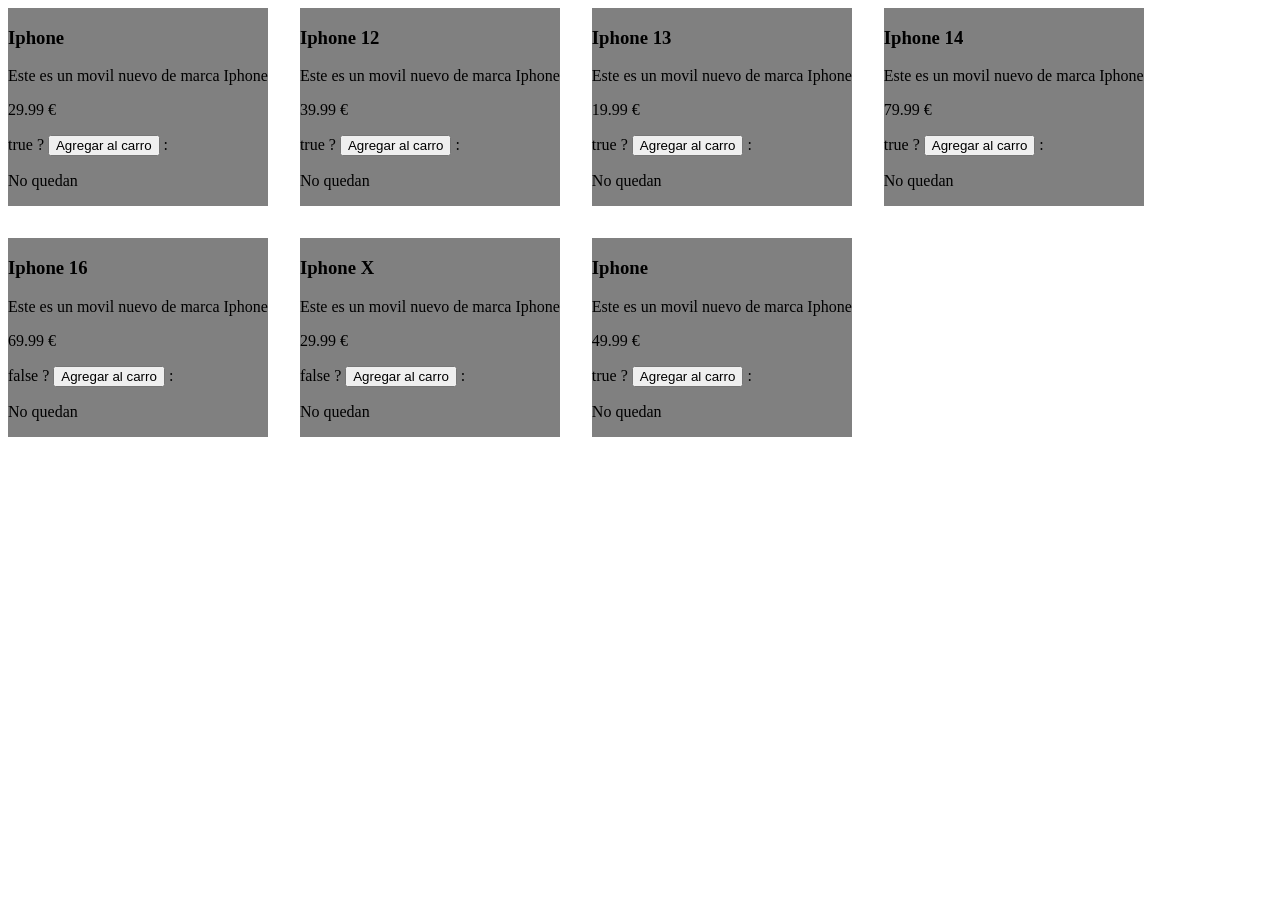
==== index.html @ 7fc50cba "aifhu" ====
<!DOCTYPE html>
<html lang="en">

<head>
    <meta charset="UTF-8">
    <meta name="viewport" content="width=device-width, initial-scale=1.0">
    <title>Document</title>
    <link rel="stylesheet" href="style.css">
</head>

<body>
    <div class="contenedor"></div>

    <script>
        const productos = [
            { id: 1, nombre: "Iphone", descripcion: "Este es un movil nuevo de marca Iphone", precio: 29.99, disponible: true },
            { id: 2, nombre: "Iphone 12", descripcion: "Este es un movil nuevo de marca Iphone", precio: 39.99, disponible: true },
            { id: 3, nombre: "Iphone 13", descripcion: "Este es un movil nuevo de marca Iphone", precio: 19.99, disponible: true },
            { id: 4, nombre: "Iphone 14", descripcion: "Este es un movil nuevo de marca Iphone", precio: 79.99, disponible: true },
            { id: 5, nombre: "Iphone 16", descripcion: "Este es un movil nuevo de marca Iphone", precio: 69.99, disponible: false },
            { id: 6, nombre: "Iphone X", descripcion: "Este es un movil nuevo de marca Iphone", precio: 29.99, disponible: false },
            { id: 7, nombre: "Iphone", descripcion: "Este es un movil nuevo de marca Iphone", precio: 49.99, disponible: true }
        ];

        const contenedor = document.querySelector('.contenedor');

        productos.forEach(({ id, nombre, descripcion, precio, disponible }) => {
            const tarjeta = document.createElement('article');
            tarjeta.classList.add('tarjeta');

            tarjeta.innerHTML = `
                <h3>${nombre}</h3>
                <p>${descripcion}</p>
                <p>${precio} €</p>
                ${disponible} ? <button> Agregar al carro </button> : <p> No quedan </p>
            `;

            contenedor.appendChild(tarjeta);
        });


        const filtrados = productos.filter(producto => producto.disponible === true);
        console.log(filtrados)
    </script>
</body>

</html>
---- style.css ----
.tarjeta{
    background-color: grey;
}
.contenedor{
    display: flex;
    flex-wrap: wrap;
    gap: 2rem;
}
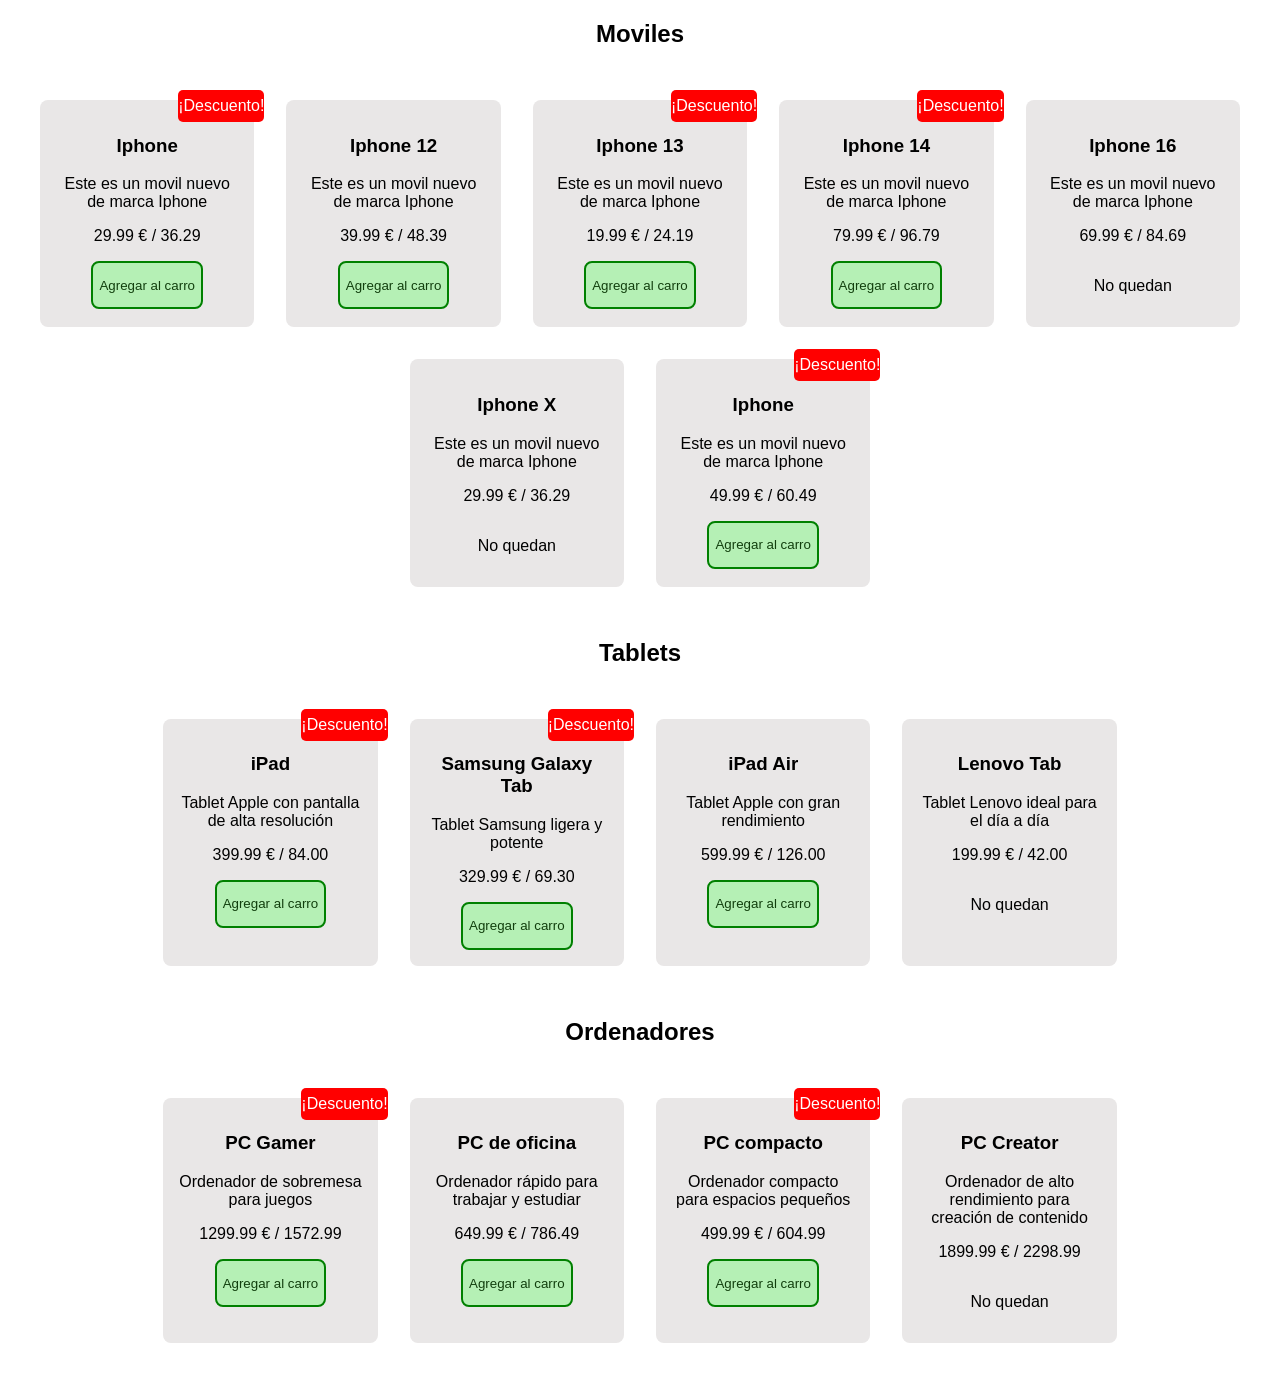
==== commit 517e04a8: "descuento" ====
--- a/index.html
+++ b/index.html
@@ -9,39 +9,111 @@
 </head>
 
 <body>
-    <div class="contenedor"></div>
+    
+    <h2>Moviles</h2>
+    <section class="contenedor-moviles">
+        <script>
+        const ivaMovil = 1.21;
 
-    <script>
         const productos = [
-            { id: 1, nombre: "Iphone", descripcion: "Este es un movil nuevo de marca Iphone", precio: 29.99, disponible: true },
-            { id: 2, nombre: "Iphone 12", descripcion: "Este es un movil nuevo de marca Iphone", precio: 39.99, disponible: true },
-            { id: 3, nombre: "Iphone 13", descripcion: "Este es un movil nuevo de marca Iphone", precio: 19.99, disponible: true },
-            { id: 4, nombre: "Iphone 14", descripcion: "Este es un movil nuevo de marca Iphone", precio: 79.99, disponible: true },
-            { id: 5, nombre: "Iphone 16", descripcion: "Este es un movil nuevo de marca Iphone", precio: 69.99, disponible: false },
-            { id: 6, nombre: "Iphone X", descripcion: "Este es un movil nuevo de marca Iphone", precio: 29.99, disponible: false },
-            { id: 7, nombre: "Iphone", descripcion: "Este es un movil nuevo de marca Iphone", precio: 49.99, disponible: true }
+            { id: 1, nombre: "Iphone", descripcion: "Este es un movil nuevo de marca Iphone", precio: 29.99, disponible: true, descuento: true },
+            { id: 2, nombre: "Iphone 12", descripcion: "Este es un movil nuevo de marca Iphone", precio: 39.99, disponible: true , descuento: false},
+            { id: 3, nombre: "Iphone 13", descripcion: "Este es un movil nuevo de marca Iphone", precio: 19.99, disponible: true , descuento: true},
+            { id: 4, nombre: "Iphone 14", descripcion: "Este es un movil nuevo de marca Iphone", precio: 79.99, disponible: true , descuento: true},
+            { id: 5, nombre: "Iphone 16", descripcion: "Este es un movil nuevo de marca Iphone", precio: 69.99, disponible: false , descuento: false},
+            { id: 6, nombre: "Iphone X", descripcion: "Este es un movil nuevo de marca Iphone", precio: 29.99, disponible: false , descuento: false},
+            { id: 7, nombre: "Iphone", descripcion: "Este es un movil nuevo de marca Iphone", precio: 49.99, disponible: true , descuento: true}
         ];
+        
+        const productosConIva = productos.map(movil => ({...movil, precioConIva: (movil.precio*ivaMovil).toFixed(2)}));
 
-        const contenedor = document.querySelector('.contenedor');
+        const contenedor = document.querySelector('.contenedor-moviles');
 
-        productos.forEach(({ id, nombre, descripcion, precio, disponible }) => {
+        productosConIva.forEach(({ id, nombre, descripcion, precio, disponible, precioConIva, descuento }) => {
             const tarjeta = document.createElement('article');
             tarjeta.classList.add('tarjeta');
 
             tarjeta.innerHTML = `
                 <h3>${nombre}</h3>
                 <p>${descripcion}</p>
-                <p>${precio} €</p>
-                ${disponible} ? <button> Agregar al carro </button> : <p> No quedan </p>
+                <p>${precio} € / ${precioConIva}</p>
+                <div class="button-flex">${disponible ? '<button>Agregar al carro</button>' : '<p>No quedan</p>'}</div>
+                ${descuento ? '<div class="descuento">¡Descuento!</div>' : '<div></div>'}
             `;
 
             contenedor.appendChild(tarjeta);
         });
 
+    </script>
+    </section>
 
-        const filtrados = productos.filter(producto => producto.disponible === true);
-        console.log(filtrados)
+    <h2>Tablets</h2>
+    <section class="contenedor-tablets">
+        <script>
+        
+        const ivaTablet = 0.21;
+
+        const tablets = [
+            { id: 1, nombre: "iPad", descripcion: "Tablet Apple con pantalla de alta resolución", precio: 399.99, disponible: true , descuento: true},
+            { id: 2, nombre: "Samsung Galaxy Tab", descripcion: "Tablet Samsung ligera y potente", precio: 329.99, disponible: true , descuento: true},
+            { id: 3, nombre: "iPad Air", descripcion: "Tablet Apple con gran rendimiento", precio: 599.99, disponible: true , descuento: false},
+            { id: 4, nombre: "Lenovo Tab", descripcion: "Tablet Lenovo ideal para el día a día", precio: 199.99, disponible: false , descuento: false}
+        ];
+
+        const tabletsConIva = tablets.map(tablet=> ({...tablet, tabletConIva: (tablet.precio*ivaTablet).toFixed(2)}));
+
+        const contTablets = document.querySelector('.contenedor-tablets');
+
+        tabletsConIva.forEach(({ id, nombre, descripcion, precio, disponible, tabletConIva, descuento}) => {
+            const tarjeta = document.createElement('article');
+            tarjeta.classList.add('tarjeta');
+
+            tarjeta.innerHTML = `
+                <h3>${nombre}</h3>
+                <p>${descripcion}</p>
+                <p>${precio} € / ${tabletConIva}</p>
+                <div class="button-flex">${disponible ? '<button>Agregar al carro</button>' : '<p>No quedan</p>'}</div>
+                ${descuento ? '<div class="descuento">¡Descuento!</div>' : '<div></div>'}
+            `;
+
+            contTablets.appendChild(tarjeta);
+        });
     </script>
+    </section>
+
+    <h2>Ordenadores</h2>
+    <section class="contenedor-pcs">
+        <script>
+        const ivaPc = 1.21;
+        const pcs = [
+            { id: 1, nombre: "PC Gamer", descripcion: "Ordenador de sobremesa para juegos", precio: 1299.99, disponible: true , descuento: true},
+            { id: 2, nombre: "PC de oficina", descripcion: "Ordenador rápido para trabajar y estudiar", precio: 649.99, disponible: true , descuento: false},
+            { id: 3, nombre: "PC compacto", descripcion: "Ordenador compacto para espacios pequeños", precio: 499.99, disponible: true , descuento: true},
+            { id: 4, nombre: "PC Creator", descripcion: "Ordenador de alto rendimiento para creación de contenido", precio: 1899.99, disponible: false , descuento: false}
+        ];
+
+        const pcsConIva = pcs.map(pc=>({...pc, pcConIva: (pc.precio*ivaPc).toFixed(2)}));
+
+        const contPcs = document.querySelector('.contenedor-pcs');
+
+        pcsConIva.forEach(({ id, nombre, descripcion, precio, disponible, pcConIva, descuento}) => {
+            const tarjeta = document.createElement('article');
+            tarjeta.classList.add('tarjeta');
+
+            tarjeta.innerHTML = `
+                <h3>${nombre}</h3>
+                <p>${descripcion}</p>
+                <p>${precio} € / ${pcConIva}</p>
+                <div class="button-flex">${disponible ? '<button>Agregar al carro</button>' : '<p>No quedan</p>'}</div>
+                ${descuento ? '<div class="descuento">¡Descuento!</div>' : '<div></div>'}
+            `;
+
+            contPcs.appendChild(tarjeta);
+        });
+
+    </script>
+    </section>
+    
 </body>
 
 </html>
--- a/style.css
+++ b/style.css
@@ -1,8 +1,67 @@
-.tarjeta{
-    background-color: grey;
+:root{
+    --fuente: Verdana, Geneva, Tahoma, sans-serif;
 }
-.contenedor{
+
+body{
+    margin: 0;
+    padding: 0;
+}
+
+.contenedor-moviles, .contenedor-tablets, .contenedor-pcs{
     display: flex;
     flex-wrap: wrap;
     gap: 2rem;
+    padding: 2rem;
+    margin: 0 auto;
+    justify-content: center;
+}
+
+.tarjeta{
+    background-color: rgb(233, 231, 231);
+    padding: 1rem;
+    border-radius: 8px;
+    width: 15%;
+    height: auto;
+    position: relative;
+}
+
+.tarjeta h3{
+    font-family: var(--fuente);
+    text-align: center;
+}
+
+.tarjeta p{
+    font-family: var(--fuente);
+    text-align: center;
+}
+
+.tarjeta button{
+    background-color: rgb(181, 240, 181);
+    border: solid green 2px;
+    border-radius: 8px;
+    color: rgb(18, 63, 14);
+    height: 3rem;
+}
+
+.button-flex{
+    display: flex;
+    justify-content: center;
+}
+
+h2{
+    font-family: var(--fuente);
+    text-align: center;
+}
+
+.descuento{
+    position: absolute;
+    background-color: red;
+    color: white;
+    top: -10px;
+    right: -10px;
+    font-family: var(--fuente);
+    height: 2rem;
+    align-items: center;
+    display: flex;
+    border-radius: 5px;
 }
